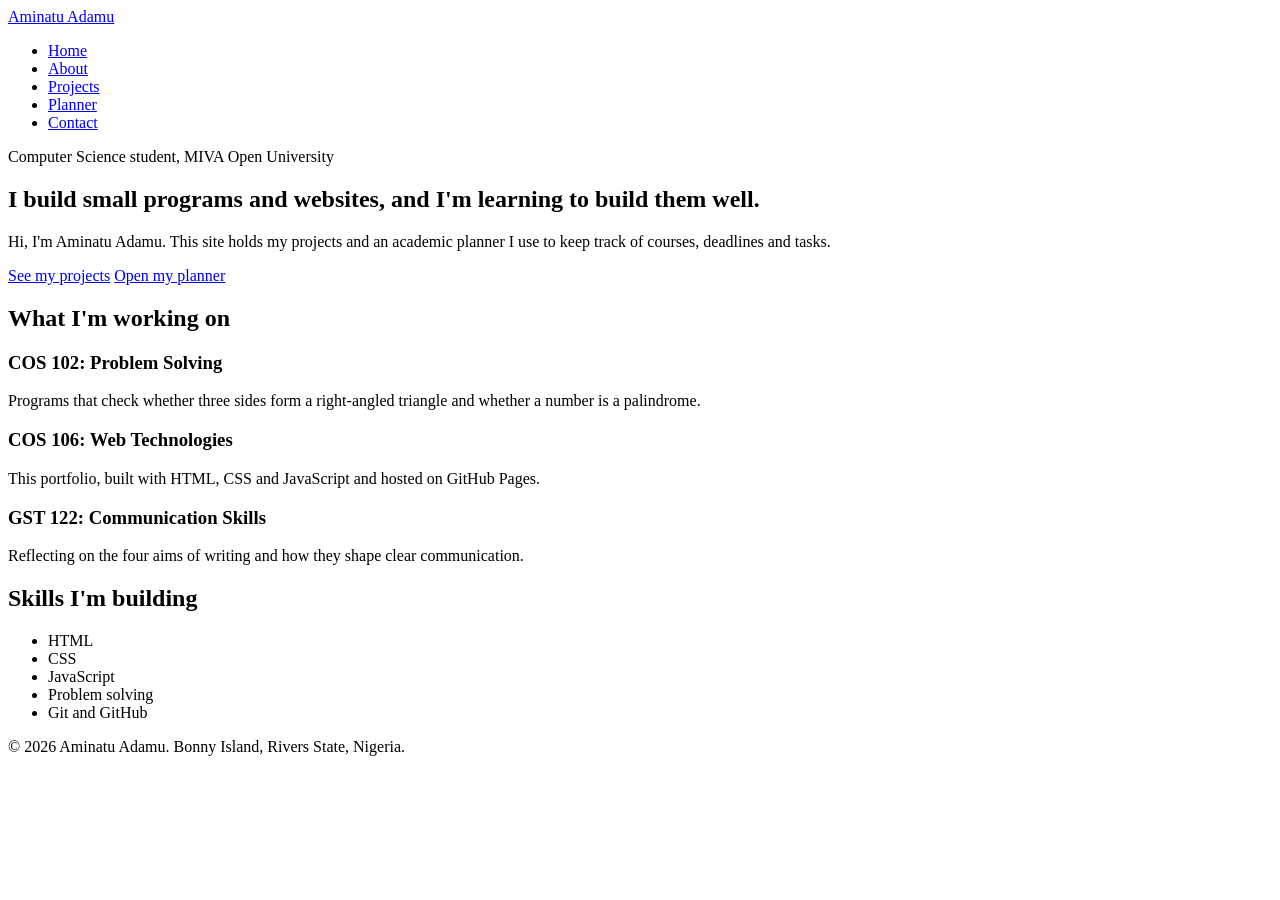
==== index.html @ 4bde319a "Add files via upload" ====
<!DOCTYPE html>
<html lang="en">
<head>
  <meta charset="UTF-8">
  <meta name="viewport" content="width=device-width, initial-scale=1">
  <title>Aminatu Adamu | Computer Science Student</title>
  <meta name="description" content="Portfolio and academic planner of Aminatu Adamu, a Computer Science student at MIVA Open University.">
  <link rel="stylesheet" href="css/style.css">
</head>
<body>

  <header class="site-header">
    <a class="brand" href="index.html">Aminatu Adamu</a>
    <nav aria-label="Main navigation">
      <ul class="nav-links">
        <li><a href="index.html" class="active">Home</a></li>
        <li><a href="about.html">About</a></li>
        <li><a href="projects.html">Projects</a></li>
        <li><a href="planner.html">Planner</a></li>
        <li><a href="contact.html">Contact</a></li>
      </ul>
    </nav>
  </header>

  <main>
    <section class="hero">
      <p class="hero-role">Computer Science student, MIVA Open University</p>
      <h1>I build small programs and websites, and I'm learning to build them well.</h1>
      <p class="hero-text">
        Hi, I'm Aminatu Adamu. This site holds my projects and an academic planner
        I use to keep track of courses, deadlines and tasks.
      </p>
      <div class="hero-actions">
        <a class="btn btn-primary" href="projects.html">See my projects</a>
        <a class="btn btn-secondary" href="planner.html">Open my planner</a>
      </div>
    </section>

    <section class="section">
      <h2>What I'm working on</h2>
      <div class="grid">
        <article class="card">
          <h3>COS 102: Problem Solving</h3>
          <p>Programs that check whether three sides form a right-angled triangle and whether a number is a palindrome.</p>
        </article>
        <article class="card">
          <h3>COS 106: Web Technologies</h3>
          <p>This portfolio, built with HTML, CSS and JavaScript and hosted on GitHub Pages.</p>
        </article>
        <article class="card">
          <h3>GST 122: Communication Skills</h3>
          <p>Reflecting on the four aims of writing and how they shape clear communication.</p>
        </article>
      </div>
    </section>

    <section class="section">
      <h2>Skills I'm building</h2>
      <ul class="skills">
        <li>HTML</li>
        <li>CSS</li>
        <li>JavaScript</li>
        <li>Problem solving</li>
        <li>Git and GitHub</li>
      </ul>
    </section>
  </main>

  <footer class="site-footer">
    <p>&copy; 2026 Aminatu Adamu. Bonny Island, Rivers State, Nigeria.</p>
  </footer>

</body>
</html>
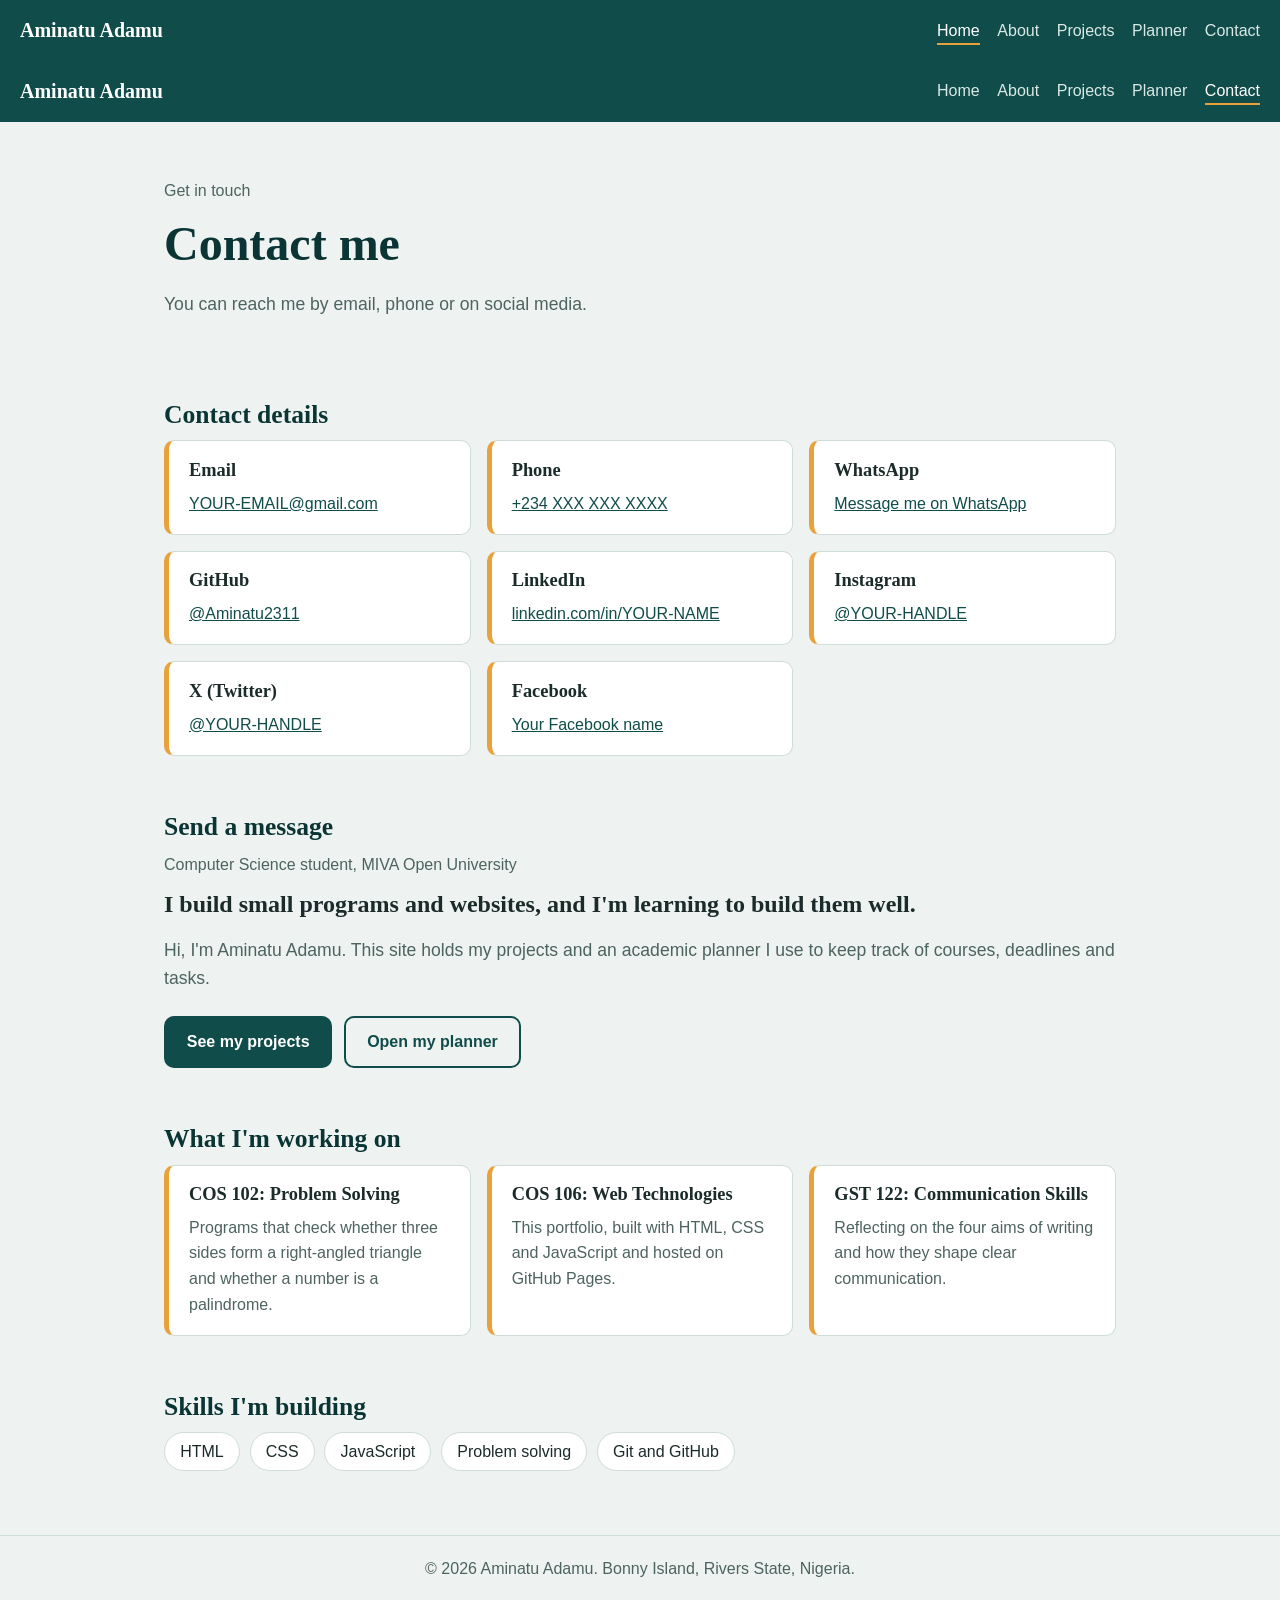
==== commit 90c0c837: "Update index.html" ====
--- a/index.html
+++ b/index.html
@@ -21,7 +21,85 @@
       </ul>
     </nav>
   </header>
+<!DOCTYPE html>
+<html lang="en">
+<head>
+  <meta charset="UTF-8">
+  <meta name="viewport" content="width=device-width, initial-scale=1">
+  <title>Contact | Aminatu Adamu</title>
+  <meta name="description" content="Contact Aminatu Adamu by email, phone or social media.">
+  <link rel="stylesheet" href="css/style.css">
+  <style>
+    .contact-form { display: grid; gap: 12px; max-width: 520px; }
+    .contact-form input, .contact-form textarea { padding: 12px; font-size: 1rem; border: 1px solid #bbb; border-radius: 8px; font-family: inherit; }
+    .contact-form button { cursor: pointer; border: none; font-size: 1rem; }
+    #formMsg { margin-top: 12px; font-weight: bold; }
+    .contact-card a { word-break: break-word; }
+  </style>
+</head>
+<body>
 
+  <header class="site-header">
+    <a class="brand" href="index.html">Aminatu Adamu</a>
+    <nav aria-label="Main navigation">
+      <ul class="nav-links">
+        <li><a href="index.html">Home</a></li>
+        <li><a href="about.html">About</a></li>
+        <li><a href="projects.html">Projects</a></li>
+        <li><a href="planner.html">Planner</a></li>
+        <li><a href="contact.html" class="active">Contact</a></li>
+      </ul>
+    </nav>
+  </header>
+
+  <main>
+    <section class="hero">
+      <p class="hero-role">Get in touch</p>
+      <h1>Contact me</h1>
+      <p class="hero-text">You can reach me by email, phone or on social media.</p>
+    </section>
+
+    <section class="section">
+      <h2>Contact details</h2>
+      <div class="grid">
+        <article class="card contact-card">
+          <h3>Email</h3>
+          <p><a href="mailto:YOUR-EMAIL@gmail.com">YOUR-EMAIL@gmail.com</a></p>
+        </article>
+        <article class="card contact-card">
+          <h3>Phone</h3>
+          <p><a href="tel:+234XXXXXXXXXX">+234 XXX XXX XXXX</a></p>
+        </article>
+        <article class="card contact-card">
+          <h3>WhatsApp</h3>
+          <p><a href="https://wa.me/234XXXXXXXXXX">Message me on WhatsApp</a></p>
+        </article>
+        <article class="card contact-card">
+          <h3>GitHub</h3>
+          <p><a href="https://github.com/Aminatu2311">@Aminatu2311</a></p>
+        </article>
+        <article class="card contact-card">
+          <h3>LinkedIn</h3>
+          <p><a href="https://www.linkedin.com/in/YOUR-NAME">linkedin.com/in/YOUR-NAME</a></p>
+        </article>
+        <article class="card contact-card">
+          <h3>Instagram</h3>
+          <p><a href="https://www.instagram.com/YOUR-HANDLE">@YOUR-HANDLE</a></p>
+        </article>
+        <article class="card contact-card">
+          <h3>X (Twitter)</h3>
+          <p><a href="https://x.com/YOUR-HANDLE">@YOUR-HANDLE</a></p>
+        </article>
+        <article class="card contact-card">
+          <h3>Facebook</h3>
+          <p><a href="https://www.facebook.com/YOUR-PROFILE">Your Facebook name</a></p>
+        </article>
+      </div>
+    </section>
+
+    <section class="section">
+      <h2>Send a message</h2>
+      <form id="contactFo
   <main>
     <section class="hero">
       <p class="hero-role">Computer Science student, MIVA Open University</p>
--- a/css/style.css
+++ b/css/style.css
@@ -0,0 +1,186 @@
+/* ---------- Colours and type ---------- */
+:root {
+  --bg: #eef3f1;
+  --surface: #ffffff;
+  --text: #1b2b2a;
+  --muted: #4d6360;
+  --primary: #0f4c4a;
+  --primary-dark: #0a3534;
+  --accent: #e9a23b;
+  --border: #cfdcd8;
+  --radius: 10px;
+  --font-body: "Segoe UI", Tahoma, Arial, sans-serif;
+  --font-head: Georgia, "Times New Roman", serif;
+}
+
+* { box-sizing: border-box; }
+
+html { scroll-behavior: smooth; }
+
+body {
+  margin: 0;
+  background: var(--bg);
+  color: var(--text);
+  font-family: var(--font-body);
+  line-height: 1.6;
+}
+
+a { color: var(--primary); }
+a:focus-visible, .btn:focus-visible {
+  outline: 3px solid var(--accent);
+  outline-offset: 3px;
+}
+
+h1, h2, h3 {
+  font-family: var(--font-head);
+  line-height: 1.2;
+  margin: 0 0 0.6rem;
+}
+
+/* ---------- Header and navigation ---------- */
+.site-header {
+  background: var(--primary);
+  color: #fff;
+  padding: 0.9rem 1.25rem;
+  display: flex;
+  flex-wrap: wrap;
+  align-items: center;
+  justify-content: space-between;
+  gap: 0.5rem 1.5rem;
+}
+
+.brand {
+  color: #fff;
+  font-family: var(--font-head);
+  font-size: 1.25rem;
+  font-weight: bold;
+  text-decoration: none;
+}
+
+.nav-links {
+  list-style: none;
+  margin: 0;
+  padding: 0;
+  display: flex;
+  flex-wrap: wrap;
+  gap: 0.25rem 1.1rem;
+}
+
+.nav-links a {
+  color: #dbe9e6;
+  text-decoration: none;
+  padding: 0.25rem 0;
+  border-bottom: 2px solid transparent;
+}
+
+.nav-links a:hover,
+.nav-links a.active {
+  color: #fff;
+  border-bottom-color: var(--accent);
+}
+
+/* ---------- Layout ---------- */
+main {
+  max-width: 62rem;
+  margin: 0 auto;
+  padding: 0 1.25rem;
+}
+
+.hero {
+  padding: 3.5rem 0 2.5rem;
+  max-width: 44rem;
+}
+
+.hero-role {
+  color: var(--muted);
+  margin: 0 0 0.75rem;
+}
+
+.hero h1 {
+  font-size: clamp(1.9rem, 5vw, 3rem);
+  color: var(--primary-dark);
+}
+
+.hero-text {
+  font-size: 1.1rem;
+  color: var(--muted);
+}
+
+.hero-actions {
+  display: flex;
+  flex-wrap: wrap;
+  gap: 0.75rem;
+  margin-top: 1.5rem;
+}
+
+.section { padding: 1.5rem 0 2rem; }
+
+.section h2 { font-size: 1.6rem; color: var(--primary-dark); }
+
+/* ---------- Buttons ---------- */
+.btn {
+  display: inline-block;
+  padding: 0.7rem 1.3rem;
+  border-radius: var(--radius);
+  font-weight: 600;
+  text-decoration: none;
+  border: 2px solid var(--primary);
+}
+
+.btn-primary { background: var(--primary); color: #fff; }
+.btn-primary:hover { background: var(--primary-dark); }
+
+.btn-secondary { background: transparent; color: var(--primary); }
+.btn-secondary:hover { background: var(--primary); color: #fff; }
+
+/* ---------- Cards ---------- */
+.grid {
+  display: grid;
+  grid-template-columns: repeat(auto-fit, minmax(15rem, 1fr));
+  gap: 1rem;
+}
+
+.card {
+  background: var(--surface);
+  border: 1px solid var(--border);
+  border-left: 5px solid var(--accent);
+  border-radius: var(--radius);
+  padding: 1.1rem 1.25rem;
+}
+
+.card h3 { font-size: 1.15rem; }
+.card p { margin: 0; color: var(--muted); }
+
+/* ---------- Skills ---------- */
+.skills {
+  list-style: none;
+  margin: 0;
+  padding: 0;
+  display: flex;
+  flex-wrap: wrap;
+  gap: 0.6rem;
+}
+
+.skills li {
+  background: var(--surface);
+  border: 1px solid var(--border);
+  border-radius: 999px;
+  padding: 0.35rem 0.95rem;
+}
+
+/* ---------- Footer ---------- */
+.site-footer {
+  margin-top: 2rem;
+  padding: 1.25rem;
+  text-align: center;
+  color: var(--muted);
+  border-top: 1px solid var(--border);
+}
+
+.site-footer p { margin: 0; }
+
+/* ---------- Small screens ---------- */
+@media (max-width: 600px) {
+  .hero { padding: 2.25rem 0 1.5rem; }
+  .btn { width: 100%; text-align: center; }
+}
--- a/css/style.css
+++ b/css/style.css
@@ -0,0 +1,186 @@
+/* ---------- Colours and type ---------- */
+:root {
+  --bg: #eef3f1;
+  --surface: #ffffff;
+  --text: #1b2b2a;
+  --muted: #4d6360;
+  --primary: #0f4c4a;
+  --primary-dark: #0a3534;
+  --accent: #e9a23b;
+  --border: #cfdcd8;
+  --radius: 10px;
+  --font-body: "Segoe UI", Tahoma, Arial, sans-serif;
+  --font-head: Georgia, "Times New Roman", serif;
+}
+
+* { box-sizing: border-box; }
+
+html { scroll-behavior: smooth; }
+
+body {
+  margin: 0;
+  background: var(--bg);
+  color: var(--text);
+  font-family: var(--font-body);
+  line-height: 1.6;
+}
+
+a { color: var(--primary); }
+a:focus-visible, .btn:focus-visible {
+  outline: 3px solid var(--accent);
+  outline-offset: 3px;
+}
+
+h1, h2, h3 {
+  font-family: var(--font-head);
+  line-height: 1.2;
+  margin: 0 0 0.6rem;
+}
+
+/* ---------- Header and navigation ---------- */
+.site-header {
+  background: var(--primary);
+  color: #fff;
+  padding: 0.9rem 1.25rem;
+  display: flex;
+  flex-wrap: wrap;
+  align-items: center;
+  justify-content: space-between;
+  gap: 0.5rem 1.5rem;
+}
+
+.brand {
+  color: #fff;
+  font-family: var(--font-head);
+  font-size: 1.25rem;
+  font-weight: bold;
+  text-decoration: none;
+}
+
+.nav-links {
+  list-style: none;
+  margin: 0;
+  padding: 0;
+  display: flex;
+  flex-wrap: wrap;
+  gap: 0.25rem 1.1rem;
+}
+
+.nav-links a {
+  color: #dbe9e6;
+  text-decoration: none;
+  padding: 0.25rem 0;
+  border-bottom: 2px solid transparent;
+}
+
+.nav-links a:hover,
+.nav-links a.active {
+  color: #fff;
+  border-bottom-color: var(--accent);
+}
+
+/* ---------- Layout ---------- */
+main {
+  max-width: 62rem;
+  margin: 0 auto;
+  padding: 0 1.25rem;
+}
+
+.hero {
+  padding: 3.5rem 0 2.5rem;
+  max-width: 44rem;
+}
+
+.hero-role {
+  color: var(--muted);
+  margin: 0 0 0.75rem;
+}
+
+.hero h1 {
+  font-size: clamp(1.9rem, 5vw, 3rem);
+  color: var(--primary-dark);
+}
+
+.hero-text {
+  font-size: 1.1rem;
+  color: var(--muted);
+}
+
+.hero-actions {
+  display: flex;
+  flex-wrap: wrap;
+  gap: 0.75rem;
+  margin-top: 1.5rem;
+}
+
+.section { padding: 1.5rem 0 2rem; }
+
+.section h2 { font-size: 1.6rem; color: var(--primary-dark); }
+
+/* ---------- Buttons ---------- */
+.btn {
+  display: inline-block;
+  padding: 0.7rem 1.3rem;
+  border-radius: var(--radius);
+  font-weight: 600;
+  text-decoration: none;
+  border: 2px solid var(--primary);
+}
+
+.btn-primary { background: var(--primary); color: #fff; }
+.btn-primary:hover { background: var(--primary-dark); }
+
+.btn-secondary { background: transparent; color: var(--primary); }
+.btn-secondary:hover { background: var(--primary); color: #fff; }
+
+/* ---------- Cards ---------- */
+.grid {
+  display: grid;
+  grid-template-columns: repeat(auto-fit, minmax(15rem, 1fr));
+  gap: 1rem;
+}
+
+.card {
+  background: var(--surface);
+  border: 1px solid var(--border);
+  border-left: 5px solid var(--accent);
+  border-radius: var(--radius);
+  padding: 1.1rem 1.25rem;
+}
+
+.card h3 { font-size: 1.15rem; }
+.card p { margin: 0; color: var(--muted); }
+
+/* ---------- Skills ---------- */
+.skills {
+  list-style: none;
+  margin: 0;
+  padding: 0;
+  display: flex;
+  flex-wrap: wrap;
+  gap: 0.6rem;
+}
+
+.skills li {
+  background: var(--surface);
+  border: 1px solid var(--border);
+  border-radius: 999px;
+  padding: 0.35rem 0.95rem;
+}
+
+/* ---------- Footer ---------- */
+.site-footer {
+  margin-top: 2rem;
+  padding: 1.25rem;
+  text-align: center;
+  color: var(--muted);
+  border-top: 1px solid var(--border);
+}
+
+.site-footer p { margin: 0; }
+
+/* ---------- Small screens ---------- */
+@media (max-width: 600px) {
+  .hero { padding: 2.25rem 0 1.5rem; }
+  .btn { width: 100%; text-align: center; }
+}
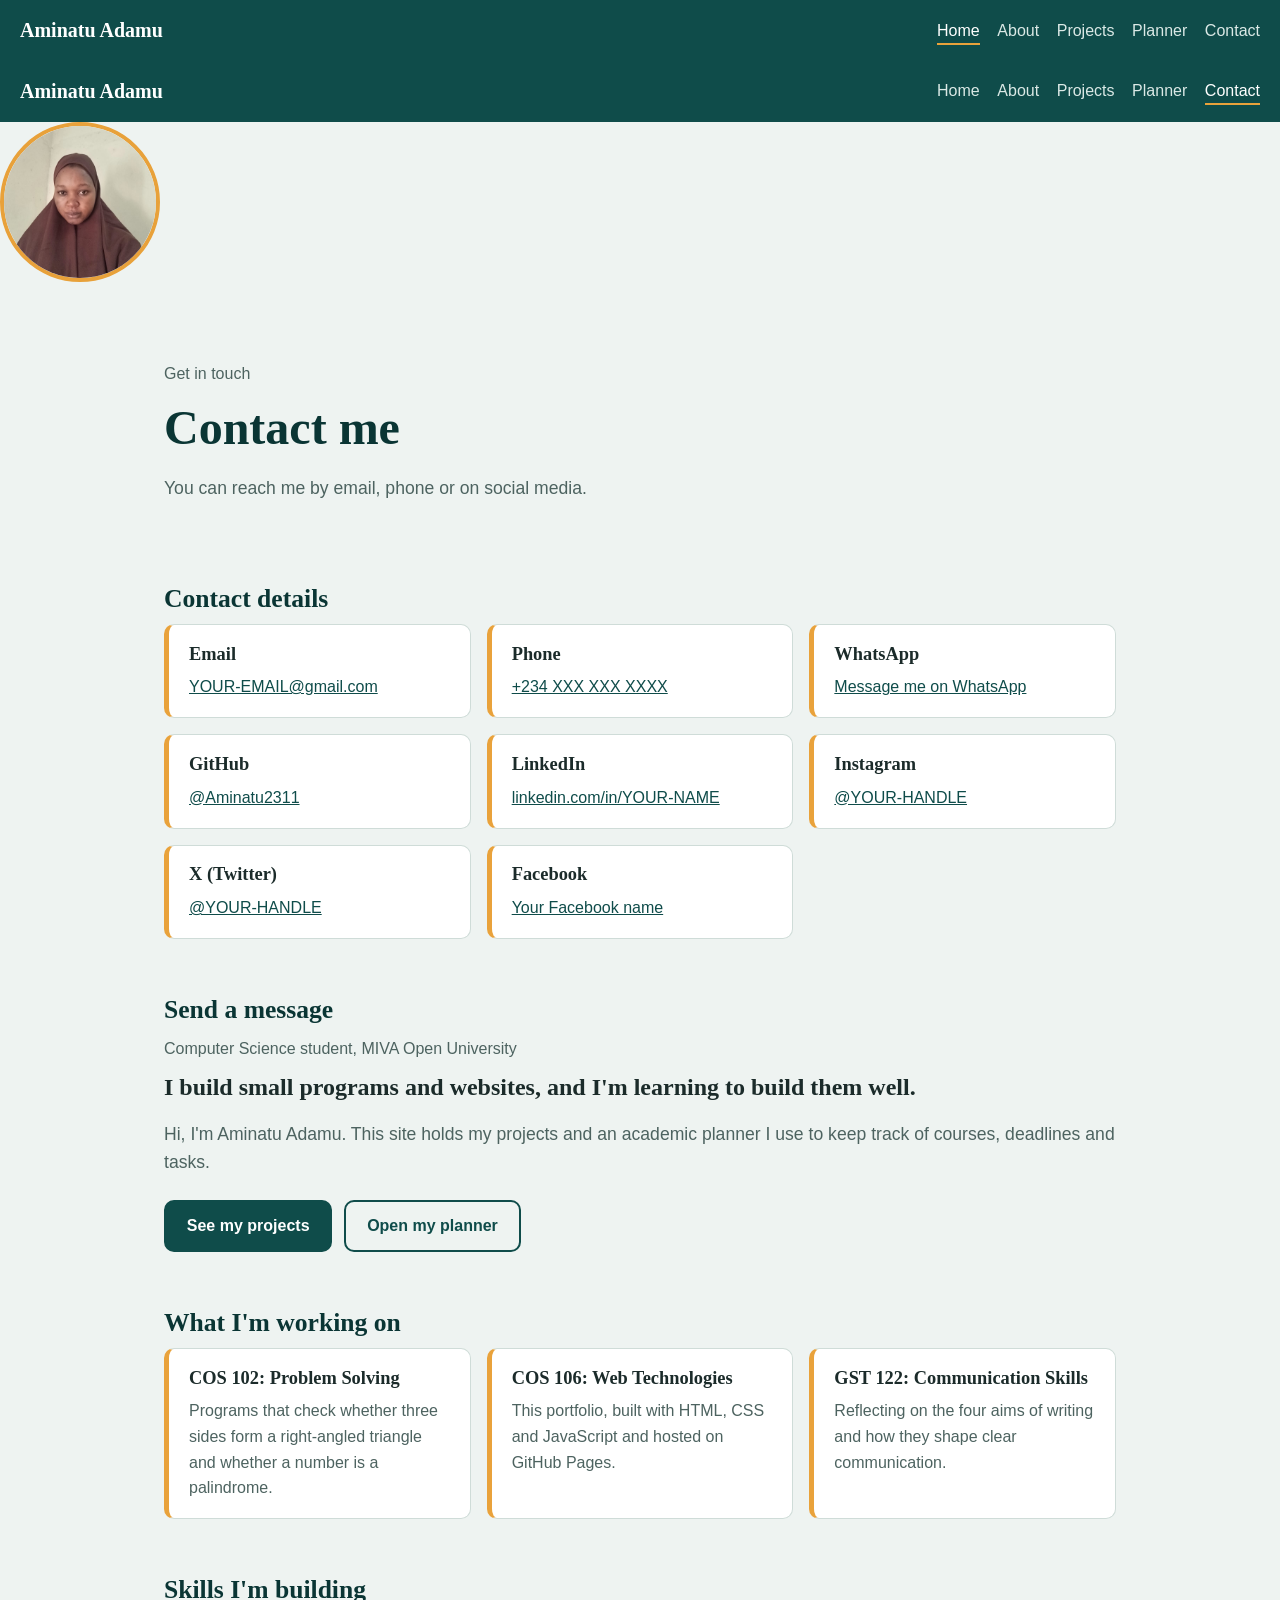
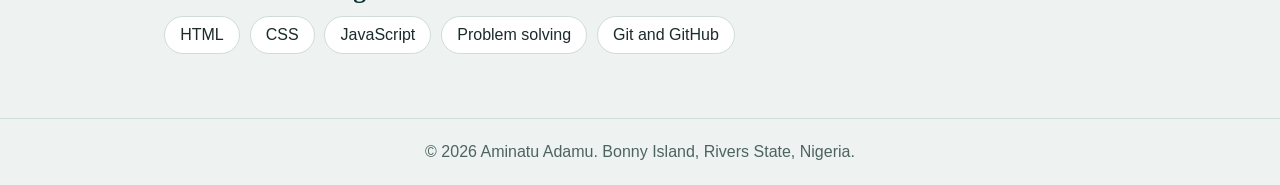
==== commit b3ff1db3: "Update index.html" ====
--- a/index.html
+++ b/index.html
@@ -51,7 +51,7 @@
       </ul>
     </nav>
   </header>
-
+<img src="profile.jpg" alt="Photo of Aminatu Adamu" class="profile-pic">
   <main>
     <section class="hero">
       <p class="hero-role">Get in touch</p>
--- a/css/style.css
+++ b/css/style.css
@@ -184,3 +184,11 @@
   .hero { padding: 2.25rem 0 1.5rem; }
   .btn { width: 100%; text-align: center; }
 }
+.profile-pic {
+  width: 160px;
+  height: 160px;
+  object-fit: cover;
+  border-radius: 50%;
+  border: 4px solid #e8a13a;
+  margin-bottom: 16px;
+}
--- a/css/style.css
+++ b/css/style.css
@@ -184,3 +184,11 @@
   .hero { padding: 2.25rem 0 1.5rem; }
   .btn { width: 100%; text-align: center; }
 }
+.profile-pic {
+  width: 160px;
+  height: 160px;
+  object-fit: cover;
+  border-radius: 50%;
+  border: 4px solid #e8a13a;
+  margin-bottom: 16px;
+}
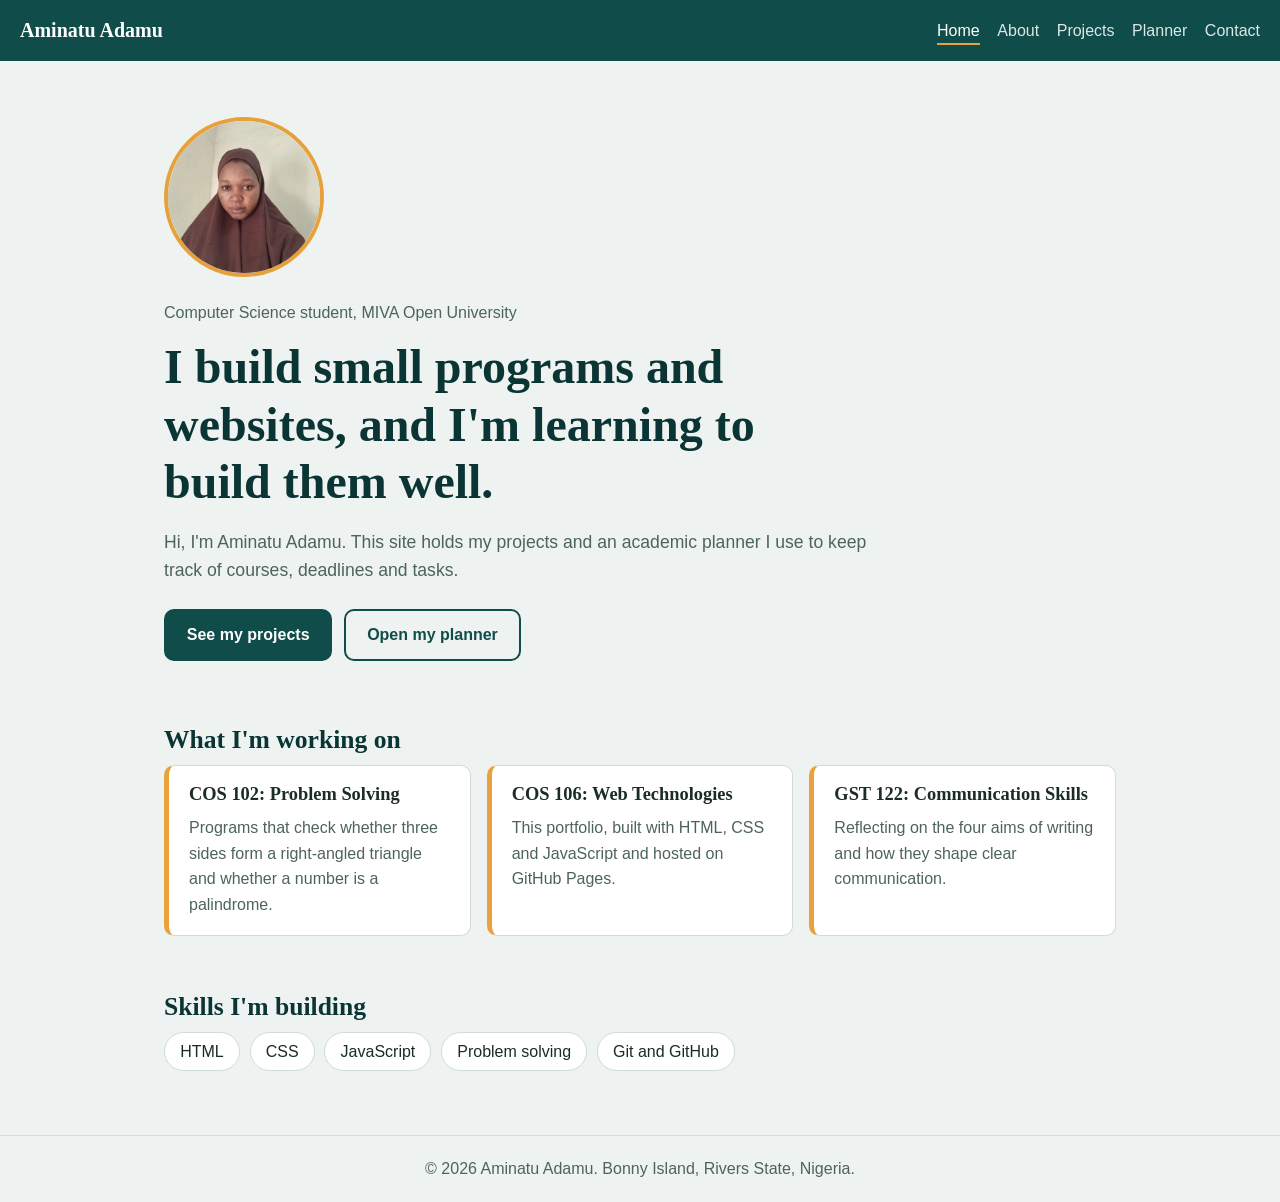
==== commit 5be675ee: "Update index.html" ====
--- a/index.html
+++ b/index.html
@@ -21,87 +21,10 @@
       </ul>
     </nav>
   </header>
-<!DOCTYPE html>
-<html lang="en">
-<head>
-  <meta charset="UTF-8">
-  <meta name="viewport" content="width=device-width, initial-scale=1">
-  <title>Contact | Aminatu Adamu</title>
-  <meta name="description" content="Contact Aminatu Adamu by email, phone or social media.">
-  <link rel="stylesheet" href="css/style.css">
-  <style>
-    .contact-form { display: grid; gap: 12px; max-width: 520px; }
-    .contact-form input, .contact-form textarea { padding: 12px; font-size: 1rem; border: 1px solid #bbb; border-radius: 8px; font-family: inherit; }
-    .contact-form button { cursor: pointer; border: none; font-size: 1rem; }
-    #formMsg { margin-top: 12px; font-weight: bold; }
-    .contact-card a { word-break: break-word; }
-  </style>
-</head>
-<body>
 
-  <header class="site-header">
-    <a class="brand" href="index.html">Aminatu Adamu</a>
-    <nav aria-label="Main navigation">
-      <ul class="nav-links">
-        <li><a href="index.html">Home</a></li>
-        <li><a href="about.html">About</a></li>
-        <li><a href="projects.html">Projects</a></li>
-        <li><a href="planner.html">Planner</a></li>
-        <li><a href="contact.html" class="active">Contact</a></li>
-      </ul>
-    </nav>
-  </header>
-<img src="profile.jpg" alt="Photo of Aminatu Adamu" class="profile-pic">
   <main>
     <section class="hero">
-      <p class="hero-role">Get in touch</p>
-      <h1>Contact me</h1>
-      <p class="hero-text">You can reach me by email, phone or on social media.</p>
-    </section>
-
-    <section class="section">
-      <h2>Contact details</h2>
-      <div class="grid">
-        <article class="card contact-card">
-          <h3>Email</h3>
-          <p><a href="mailto:YOUR-EMAIL@gmail.com">YOUR-EMAIL@gmail.com</a></p>
-        </article>
-        <article class="card contact-card">
-          <h3>Phone</h3>
-          <p><a href="tel:+234XXXXXXXXXX">+234 XXX XXX XXXX</a></p>
-        </article>
-        <article class="card contact-card">
-          <h3>WhatsApp</h3>
-          <p><a href="https://wa.me/234XXXXXXXXXX">Message me on WhatsApp</a></p>
-        </article>
-        <article class="card contact-card">
-          <h3>GitHub</h3>
-          <p><a href="https://github.com/Aminatu2311">@Aminatu2311</a></p>
-        </article>
-        <article class="card contact-card">
-          <h3>LinkedIn</h3>
-          <p><a href="https://www.linkedin.com/in/YOUR-NAME">linkedin.com/in/YOUR-NAME</a></p>
-        </article>
-        <article class="card contact-card">
-          <h3>Instagram</h3>
-          <p><a href="https://www.instagram.com/YOUR-HANDLE">@YOUR-HANDLE</a></p>
-        </article>
-        <article class="card contact-card">
-          <h3>X (Twitter)</h3>
-          <p><a href="https://x.com/YOUR-HANDLE">@YOUR-HANDLE</a></p>
-        </article>
-        <article class="card contact-card">
-          <h3>Facebook</h3>
-          <p><a href="https://www.facebook.com/YOUR-PROFILE">Your Facebook name</a></p>
-        </article>
-      </div>
-    </section>
-
-    <section class="section">
-      <h2>Send a message</h2>
-      <form id="contactFo
-  <main>
-    <section class="hero">
+      <img src="profile.jpg" alt="Photo of Aminatu Adamu" class="profile-pic">
       <p class="hero-role">Computer Science student, MIVA Open University</p>
       <h1>I build small programs and websites, and I'm learning to build them well.</h1>
       <p class="hero-text">
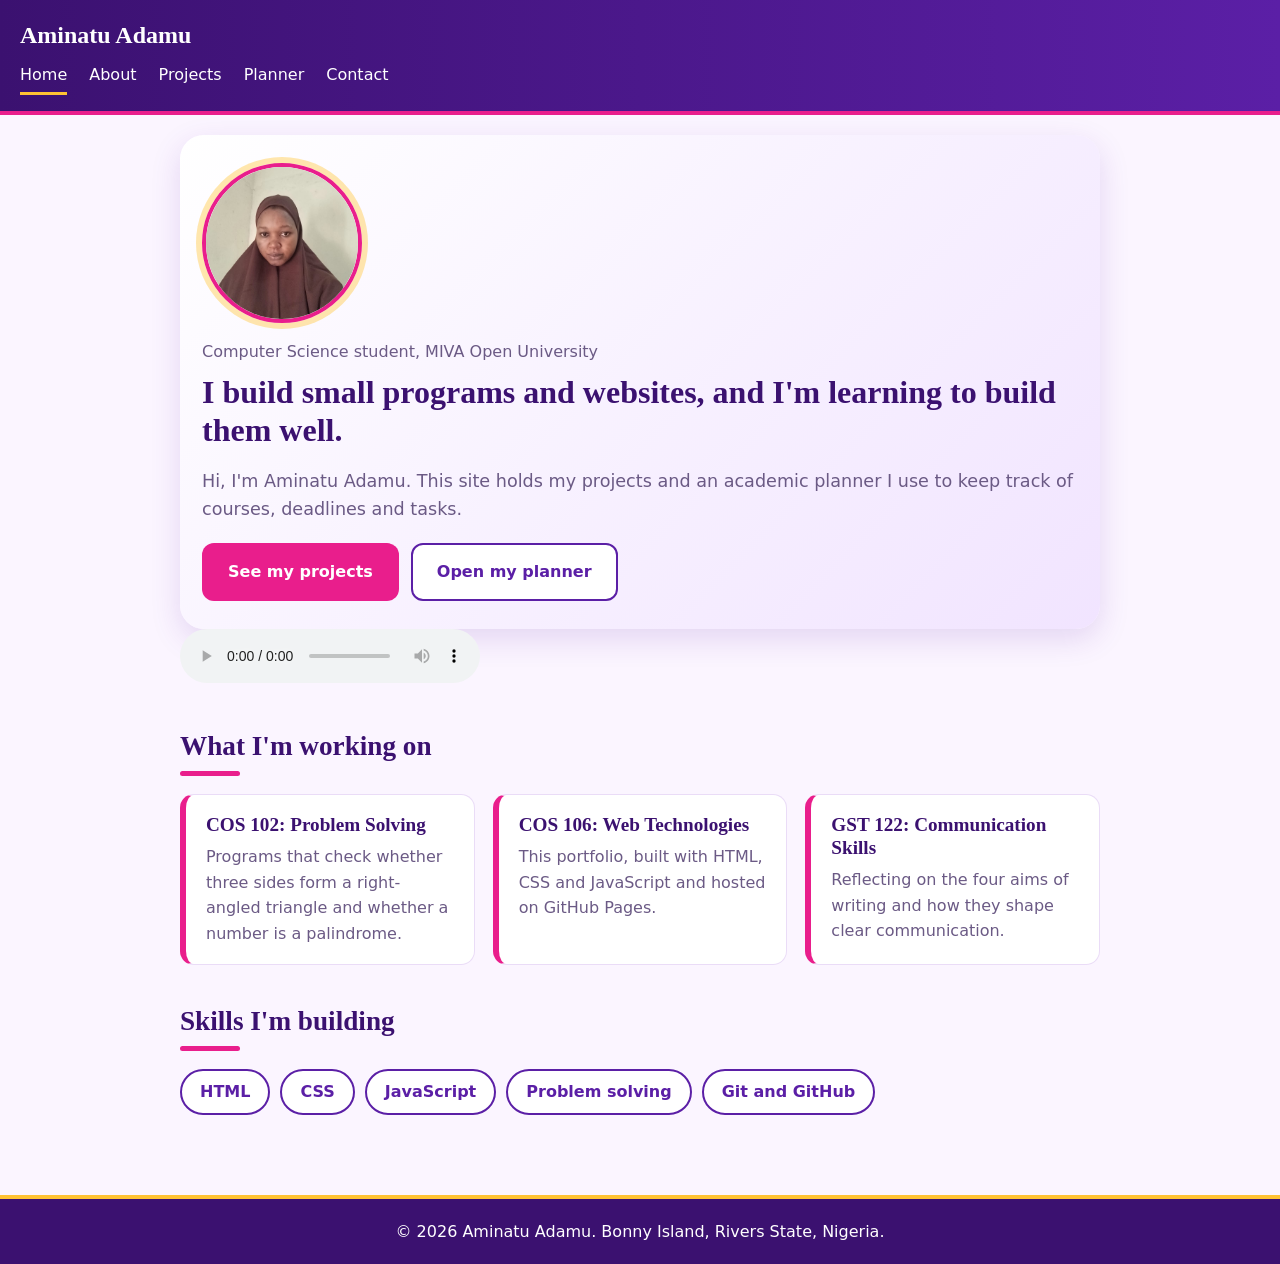
==== commit d26e8969: "Update index.html" ====
--- a/index.html
+++ b/index.html
@@ -36,7 +36,9 @@
         <a class="btn btn-secondary" href="planner.html">Open my planner</a>
       </div>
     </section>
-
+<audio controls>
+  <source src="music.mp3" type="audio/mpeg">
+</audio>
     <section class="section">
       <h2>What I'm working on</h2>
       <div class="grid">
--- a/css/style.css
+++ b/css/style.css
@@ -1,194 +1,66 @@
-/* ---------- Colours and type ---------- */
-:root {
-  --bg: #eef3f1;
-  --surface: #ffffff;
-  --text: #1b2b2a;
-  --muted: #4d6360;
-  --primary: #0f4c4a;
-  --primary-dark: #0a3534;
-  --accent: #e9a23b;
-  --border: #cfdcd8;
-  --radius: 10px;
-  --font-body: "Segoe UI", Tahoma, Arial, sans-serif;
-  --font-head: Georgia, "Times New Roman", serif;
+:root{--main:#5b1fa6;--main-dark:#3b1170;--accent:#e91e8c;--gold:#ffc233;--bg:#fbf5ff;--text:#2a1745;--muted:#6b5a85;}
+*{box-sizing:border-box;}
+html{scroll-behavior:smooth;}
+body{margin:0;font-family:system-ui,-apple-system,"Segoe UI",Roboto,Arial,sans-serif;background:var(--bg);color:var(--text);line-height:1.6;}
+img{max-width:100%;}
+a{color:var(--main);}
+h1,h2,h3{font-family:Georgia,"Times New Roman",serif;color:var(--main-dark);line-height:1.2;}
+
+.site-header{background:linear-gradient(90deg,var(--main-dark),var(--main));border-bottom:4px solid var(--accent);padding:16px 20px;position:sticky;top:0;z-index:10;}
+.brand{display:block;font-family:Georgia,serif;font-size:1.5rem;font-weight:bold;color:#fff;text-decoration:none;margin-bottom:8px;}
+.nav-links{list-style:none;margin:0;padding:0;display:flex;flex-wrap:wrap;gap:6px 22px;}
+.nav-links a{display:inline-block;color:#fff;text-decoration:none;padding-bottom:4px;border-bottom:3px solid transparent;transition:transform .2s,color .2s;}
+.nav-links a:hover{transform:translateY(-2px);color:#ffe3f1;}
+.nav-links a.active{border-bottom-color:var(--gold);}
+
+main{max-width:960px;margin:0 auto;padding:0 20px 40px;}
+main>section{animation:fadeUp .7s ease both;}
+
+.hero{background:linear-gradient(135deg,#fff,#f1e4ff);border-radius:24px;padding:28px 22px;margin-top:20px;box-shadow:0 10px 30px rgba(91,31,166,.15);}
+.profile-pic{display:block;width:160px;height:160px;object-fit:cover;border-radius:50%;border:4px solid var(--accent);box-shadow:0 0 0 6px rgba(255,194,51,.4);margin-bottom:16px;animation:float 3s ease-in-out infinite;}
+.hero-role{color:var(--muted);margin:0 0 8px;}
+.hero h1{font-size:2rem;margin:0 0 14px;}
+.hero-text{color:var(--muted);font-size:1.1rem;}
+.hero-actions{display:flex;flex-wrap:wrap;gap:12px;margin-top:20px;}
+
+.btn{display:inline-block;padding:14px 24px;border-radius:12px;font-weight:bold;font-size:1rem;text-decoration:none;text-align:center;border:2px solid transparent;transition:transform .15s,box-shadow .15s;}
+.btn:hover{transform:translateY(-3px) scale(1.03);box-shadow:0 8px 18px rgba(233,30,140,.35);}
+.btn-primary{background:var(--accent);color:#fff;}
+.btn-secondary{background:#fff;color:var(--main);border-color:var(--main);}
+
+.section{margin-top:40px;}
+.section h2{font-size:1.7rem;margin:0 0 18px;}
+.section h2::after{content:"";display:block;width:60px;height:5px;background:var(--accent);border-radius:5px;margin-top:8px;}
+
+.grid{display:grid;grid-template-columns:repeat(auto-fit,minmax(250px,1fr));gap:18px;}
+.card{background:#fff;border:1px solid #eadcf7;border-left:6px solid var(--accent);border-radius:14px;padding:18px 20px;transition:transform .2s,box-shadow .2s;}
+.card:hover{transform:translateY(-6px) rotate(-.5deg);box-shadow:0 12px 24px rgba(91,31,166,.25);}
+.card h3{margin:0 0 8px;font-size:1.2rem;}
+.card p{margin:0;color:var(--muted);}
+
+.skills{list-style:none;padding:0;margin:0;display:flex;flex-wrap:wrap;gap:10px;}
+.skills li{background:#fff;border:2px solid var(--main);color:var(--main);border-radius:999px;padding:8px 18px;font-weight:bold;transition:transform .2s,background .2s,color .2s;}
+.skills li:hover{background:var(--main);color:#fff;transform:rotate(-3deg) scale(1.1);}
+
+.site-footer{background:var(--main-dark);color:#fff;text-align:center;padding:20px;margin-top:40px;border-top:4px solid var(--gold);}
+.site-footer p{margin:0;}
+
+.planner-form input,.planner-form select,.contact-form input,.contact-form textarea{width:100%;}
+input:focus,select:focus,textarea:focus{outline:3px solid var(--accent);}
+
+@keyframes fadeUp{from{opacity:0;transform:translateY(20px);}to{opacity:1;transform:translateY(0);}}
+@keyframes float{0%,100%{transform:translateY(0);}50%{transform:translateY(-8px);}}
+
+@media (max-width:600px){
+  .hero h1{font-size:1.7rem;}
+  .btn{width:100%;}
+}
+@media (prefers-reduced-motion:reduce){
+  *{animation:none !important;transition:none !important;}
 }
 
-* { box-sizing: border-box; }
 
-html { scroll-behavior: smooth; }
 
-body {
-  margin: 0;
-  background: var(--bg);
-  color: var(--text);
-  font-family: var(--font-body);
-  line-height: 1.6;
-}
 
-a { color: var(--primary); }
-a:focus-visible, .btn:focus-visible {
-  outline: 3px solid var(--accent);
-  outline-offset: 3px;
-}
 
-h1, h2, h3 {
-  font-family: var(--font-head);
-  line-height: 1.2;
-  margin: 0 0 0.6rem;
-}
 
-/* ---------- Header and navigation ---------- */
-.site-header {
-  background: var(--primary);
-  color: #fff;
-  padding: 0.9rem 1.25rem;
-  display: flex;
-  flex-wrap: wrap;
-  align-items: center;
-  justify-content: space-between;
-  gap: 0.5rem 1.5rem;
-}
-
-.brand {
-  color: #fff;
-  font-family: var(--font-head);
-  font-size: 1.25rem;
-  font-weight: bold;
-  text-decoration: none;
-}
-
-.nav-links {
-  list-style: none;
-  margin: 0;
-  padding: 0;
-  display: flex;
-  flex-wrap: wrap;
-  gap: 0.25rem 1.1rem;
-}
-
-.nav-links a {
-  color: #dbe9e6;
-  text-decoration: none;
-  padding: 0.25rem 0;
-  border-bottom: 2px solid transparent;
-}
-
-.nav-links a:hover,
-.nav-links a.active {
-  color: #fff;
-  border-bottom-color: var(--accent);
-}
-
-/* ---------- Layout ---------- */
-main {
-  max-width: 62rem;
-  margin: 0 auto;
-  padding: 0 1.25rem;
-}
-
-.hero {
-  padding: 3.5rem 0 2.5rem;
-  max-width: 44rem;
-}
-
-.hero-role {
-  color: var(--muted);
-  margin: 0 0 0.75rem;
-}
-
-.hero h1 {
-  font-size: clamp(1.9rem, 5vw, 3rem);
-  color: var(--primary-dark);
-}
-
-.hero-text {
-  font-size: 1.1rem;
-  color: var(--muted);
-}
-
-.hero-actions {
-  display: flex;
-  flex-wrap: wrap;
-  gap: 0.75rem;
-  margin-top: 1.5rem;
-}
-
-.section { padding: 1.5rem 0 2rem; }
-
-.section h2 { font-size: 1.6rem; color: var(--primary-dark); }
-
-/* ---------- Buttons ---------- */
-.btn {
-  display: inline-block;
-  padding: 0.7rem 1.3rem;
-  border-radius: var(--radius);
-  font-weight: 600;
-  text-decoration: none;
-  border: 2px solid var(--primary);
-}
-
-.btn-primary { background: var(--primary); color: #fff; }
-.btn-primary:hover { background: var(--primary-dark); }
-
-.btn-secondary { background: transparent; color: var(--primary); }
-.btn-secondary:hover { background: var(--primary); color: #fff; }
-
-/* ---------- Cards ---------- */
-.grid {
-  display: grid;
-  grid-template-columns: repeat(auto-fit, minmax(15rem, 1fr));
-  gap: 1rem;
-}
-
-.card {
-  background: var(--surface);
-  border: 1px solid var(--border);
-  border-left: 5px solid var(--accent);
-  border-radius: var(--radius);
-  padding: 1.1rem 1.25rem;
-}
-
-.card h3 { font-size: 1.15rem; }
-.card p { margin: 0; color: var(--muted); }
-
-/* ---------- Skills ---------- */
-.skills {
-  list-style: none;
-  margin: 0;
-  padding: 0;
-  display: flex;
-  flex-wrap: wrap;
-  gap: 0.6rem;
-}
-
-.skills li {
-  background: var(--surface);
-  border: 1px solid var(--border);
-  border-radius: 999px;
-  padding: 0.35rem 0.95rem;
-}
-
-/* ---------- Footer ---------- */
-.site-footer {
-  margin-top: 2rem;
-  padding: 1.25rem;
-  text-align: center;
-  color: var(--muted);
-  border-top: 1px solid var(--border);
-}
-
-.site-footer p { margin: 0; }
-
-/* ---------- Small screens ---------- */
-@media (max-width: 600px) {
-  .hero { padding: 2.25rem 0 1.5rem; }
-  .btn { width: 100%; text-align: center; }
-}
-.profile-pic {
-  width: 160px;
-  height: 160px;
-  object-fit: cover;
-  border-radius: 50%;
-  border: 4px solid #e8a13a;
-  margin-bottom: 16px;
-}
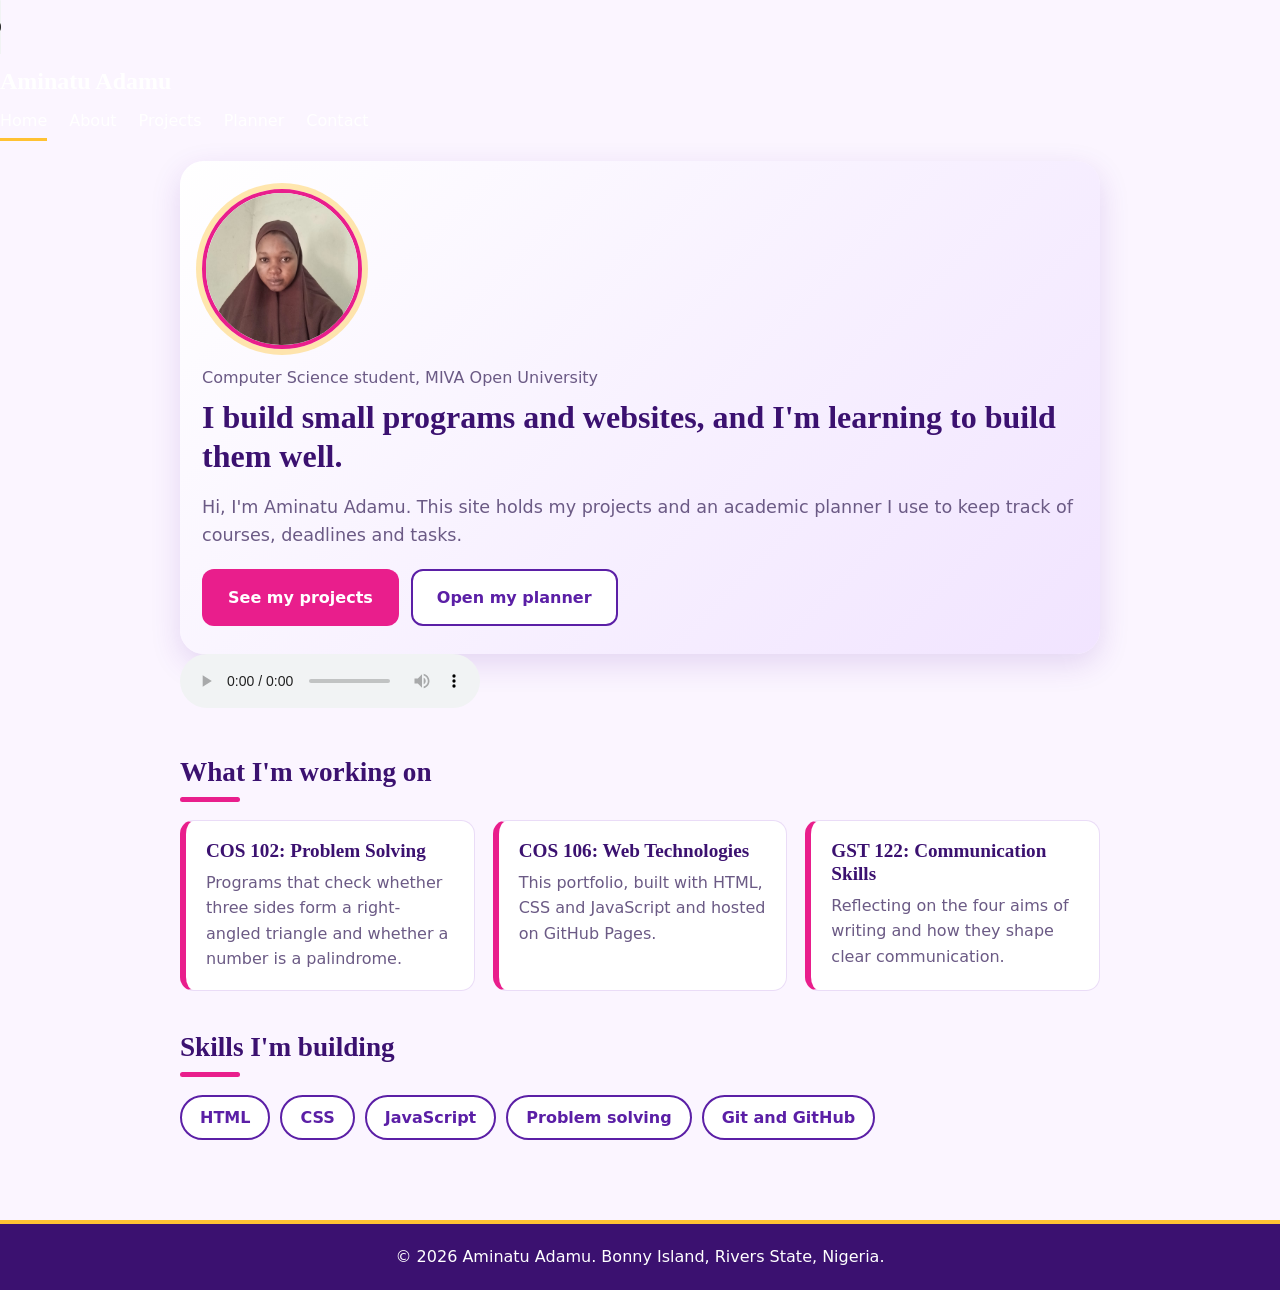
==== commit 1c0ab480: "Update index.html" ====
--- a/index.html
+++ b/index.html
@@ -8,7 +8,9 @@
   <link rel="stylesheet" href="css/style.css">
 </head>
 <body>
-
+<audio controls>
+  <source src="music.mp3" type="audio/mpeg">
+</audio
   <header class="site-header">
     <a class="brand" href="index.html">Aminatu Adamu</a>
     <nav aria-label="Main navigation">
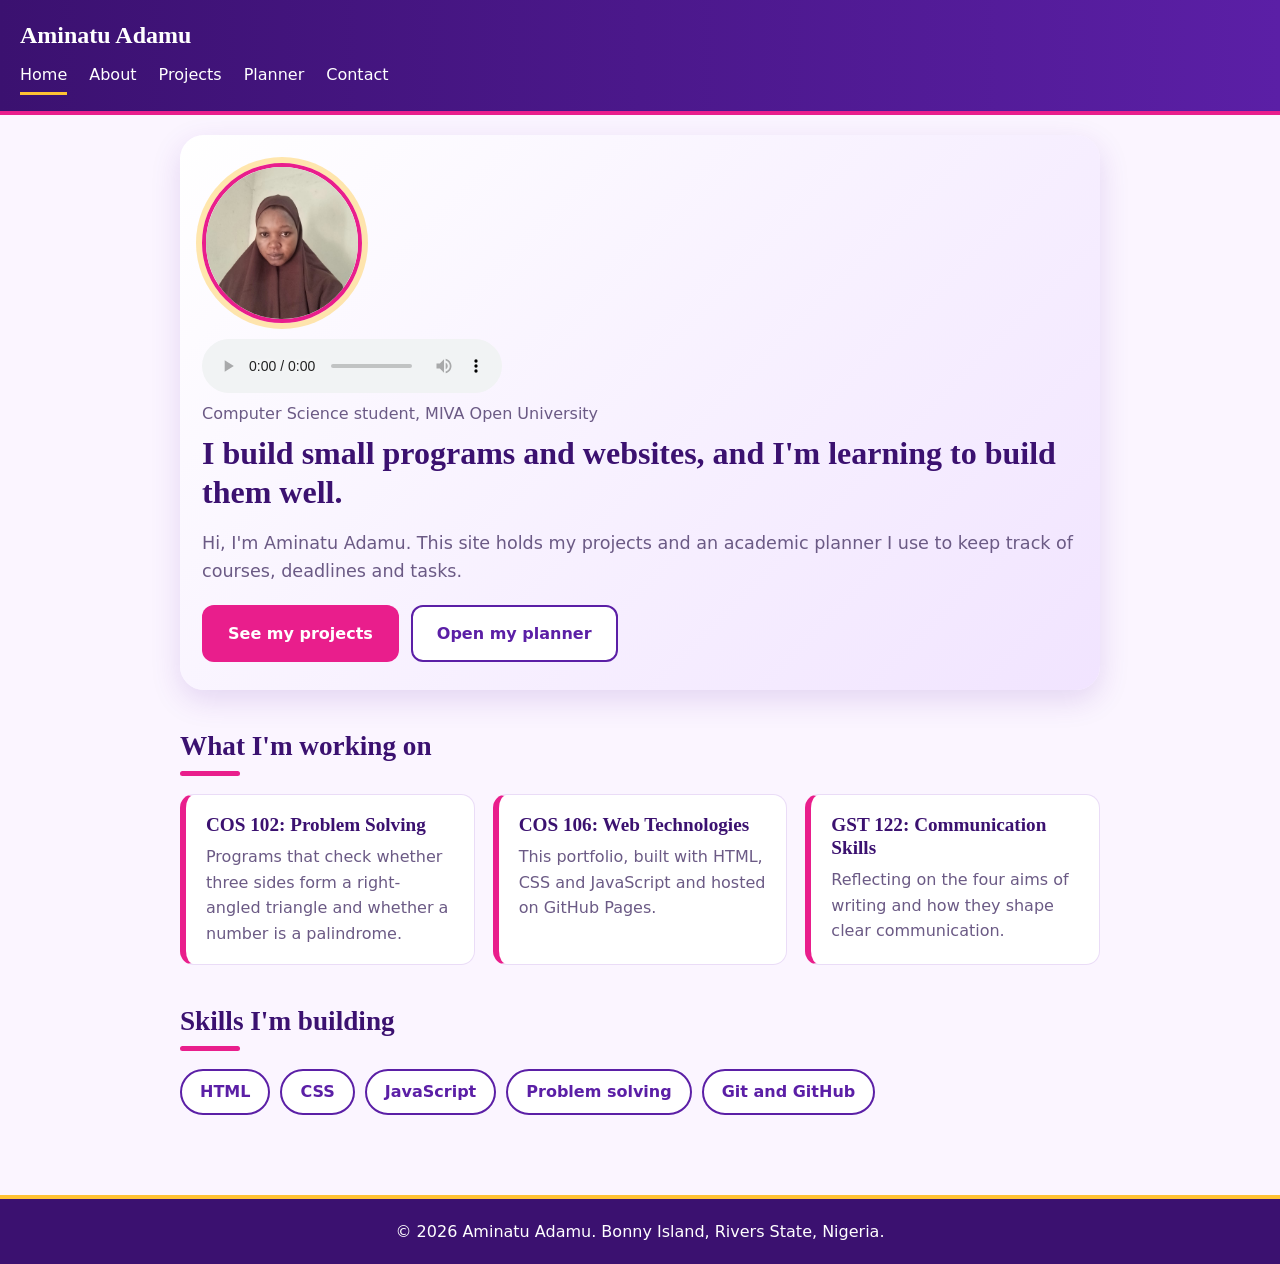
==== commit 555eaf20: "Update index.html" ====
--- a/index.html
+++ b/index.html
@@ -8,9 +8,7 @@
   <link rel="stylesheet" href="css/style.css">
 </head>
 <body>
-<audio controls>
-  <source src="music.mp3" type="audio/mpeg">
-</audio
+
   <header class="site-header">
     <a class="brand" href="index.html">Aminatu Adamu</a>
     <nav aria-label="Main navigation">
@@ -26,7 +24,9 @@
 
   <main>
     <section class="hero">
-      <img src="profile.jpg" alt="Photo of Aminatu Adamu" class="profile-pic">
+      <img src="profile.jpg" alt="Photo of Aminatu Adamu" class="profile-pic"><audio controls>
+  <source src="music.mp3" type="audio/mpeg">
+</audio>
       <p class="hero-role">Computer Science student, MIVA Open University</p>
       <h1>I build small programs and websites, and I'm learning to build them well.</h1>
       <p class="hero-text">
@@ -38,9 +38,7 @@
         <a class="btn btn-secondary" href="planner.html">Open my planner</a>
       </div>
     </section>
-<audio controls>
-  <source src="music.mp3" type="audio/mpeg">
-</audio>
+
     <section class="section">
       <h2>What I'm working on</h2>
       <div class="grid">
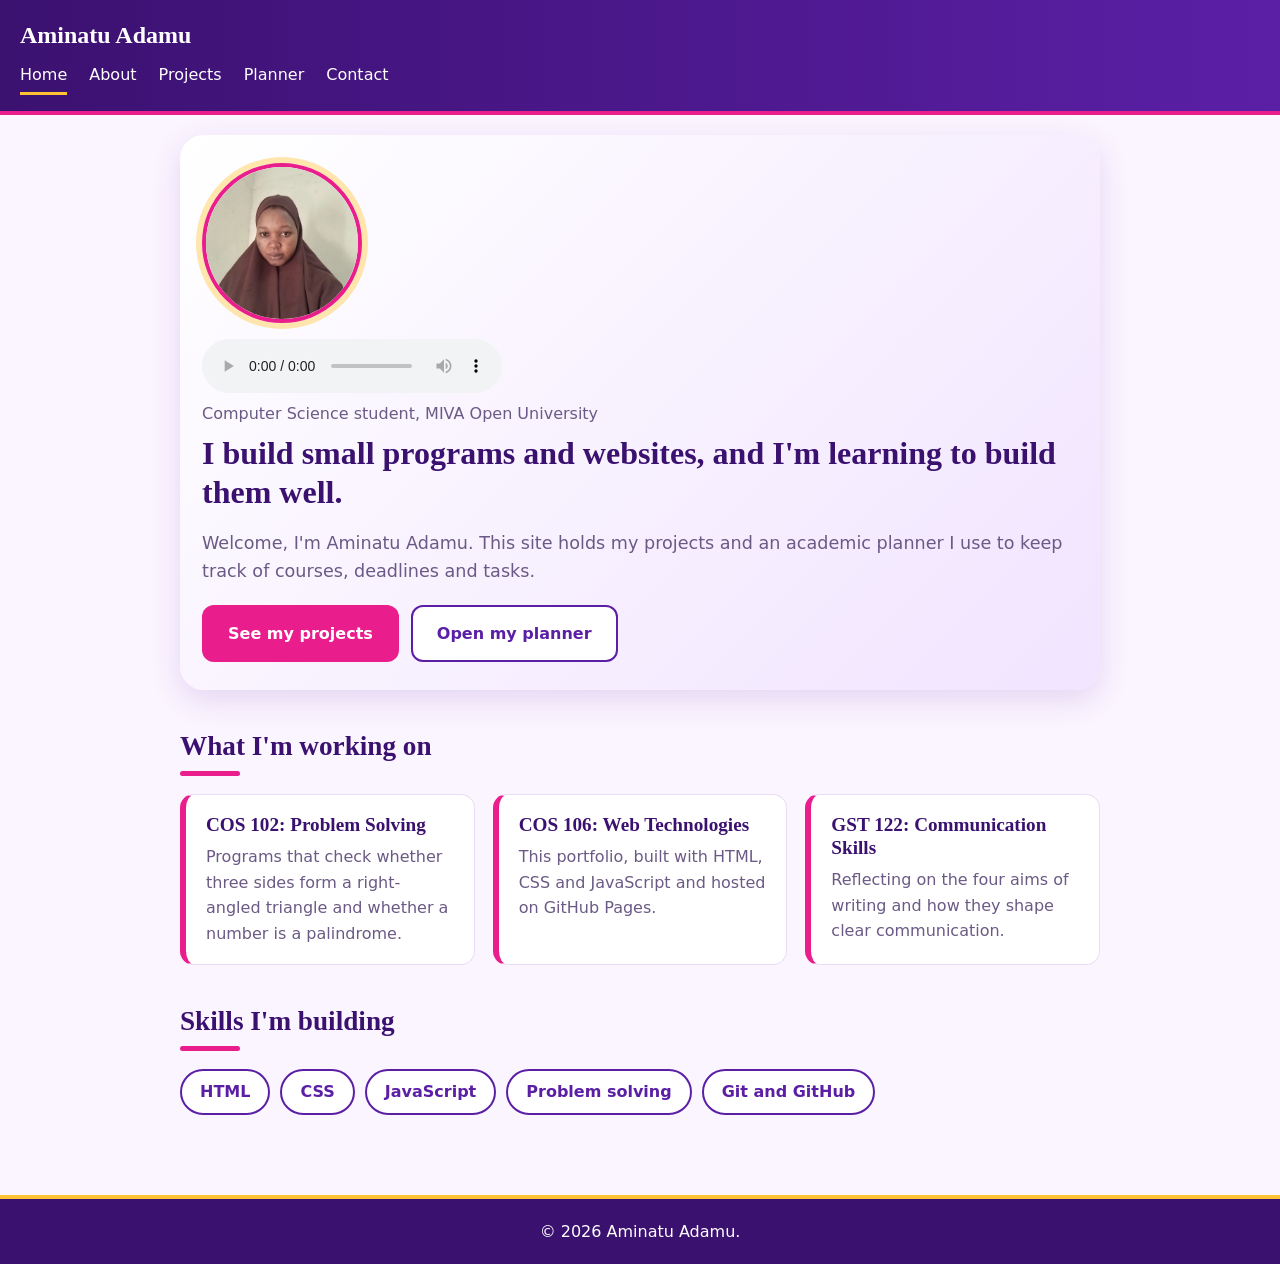
==== commit 021bb7ee: "Update index.html" ====
--- a/index.html
+++ b/index.html
@@ -24,13 +24,14 @@
 
   <main>
     <section class="hero">
-      <img src="profile.jpg" alt="Photo of Aminatu Adamu" class="profile-pic"><audio controls>
+      <img src="profile.jpg" alt="Photo of Aminatu Adamu" class="profile-pic">
+      <audio controls>
   <source src="music.mp3" type="audio/mpeg">
 </audio>
       <p class="hero-role">Computer Science student, MIVA Open University</p>
       <h1>I build small programs and websites, and I'm learning to build them well.</h1>
       <p class="hero-text">
-        Hi, I'm Aminatu Adamu. This site holds my projects and an academic planner
+        Welcome, I'm Aminatu Adamu. This site holds my projects and an academic planner
         I use to keep track of courses, deadlines and tasks.
       </p>
       <div class="hero-actions">
@@ -70,7 +71,7 @@
   </main>
 
   <footer class="site-footer">
-    <p>&copy; 2026 Aminatu Adamu. Bonny Island, Rivers State, Nigeria.</p>
+    <p>&copy; 2026 Aminatu Adamu.</p>
   </footer>
 
 </body>
